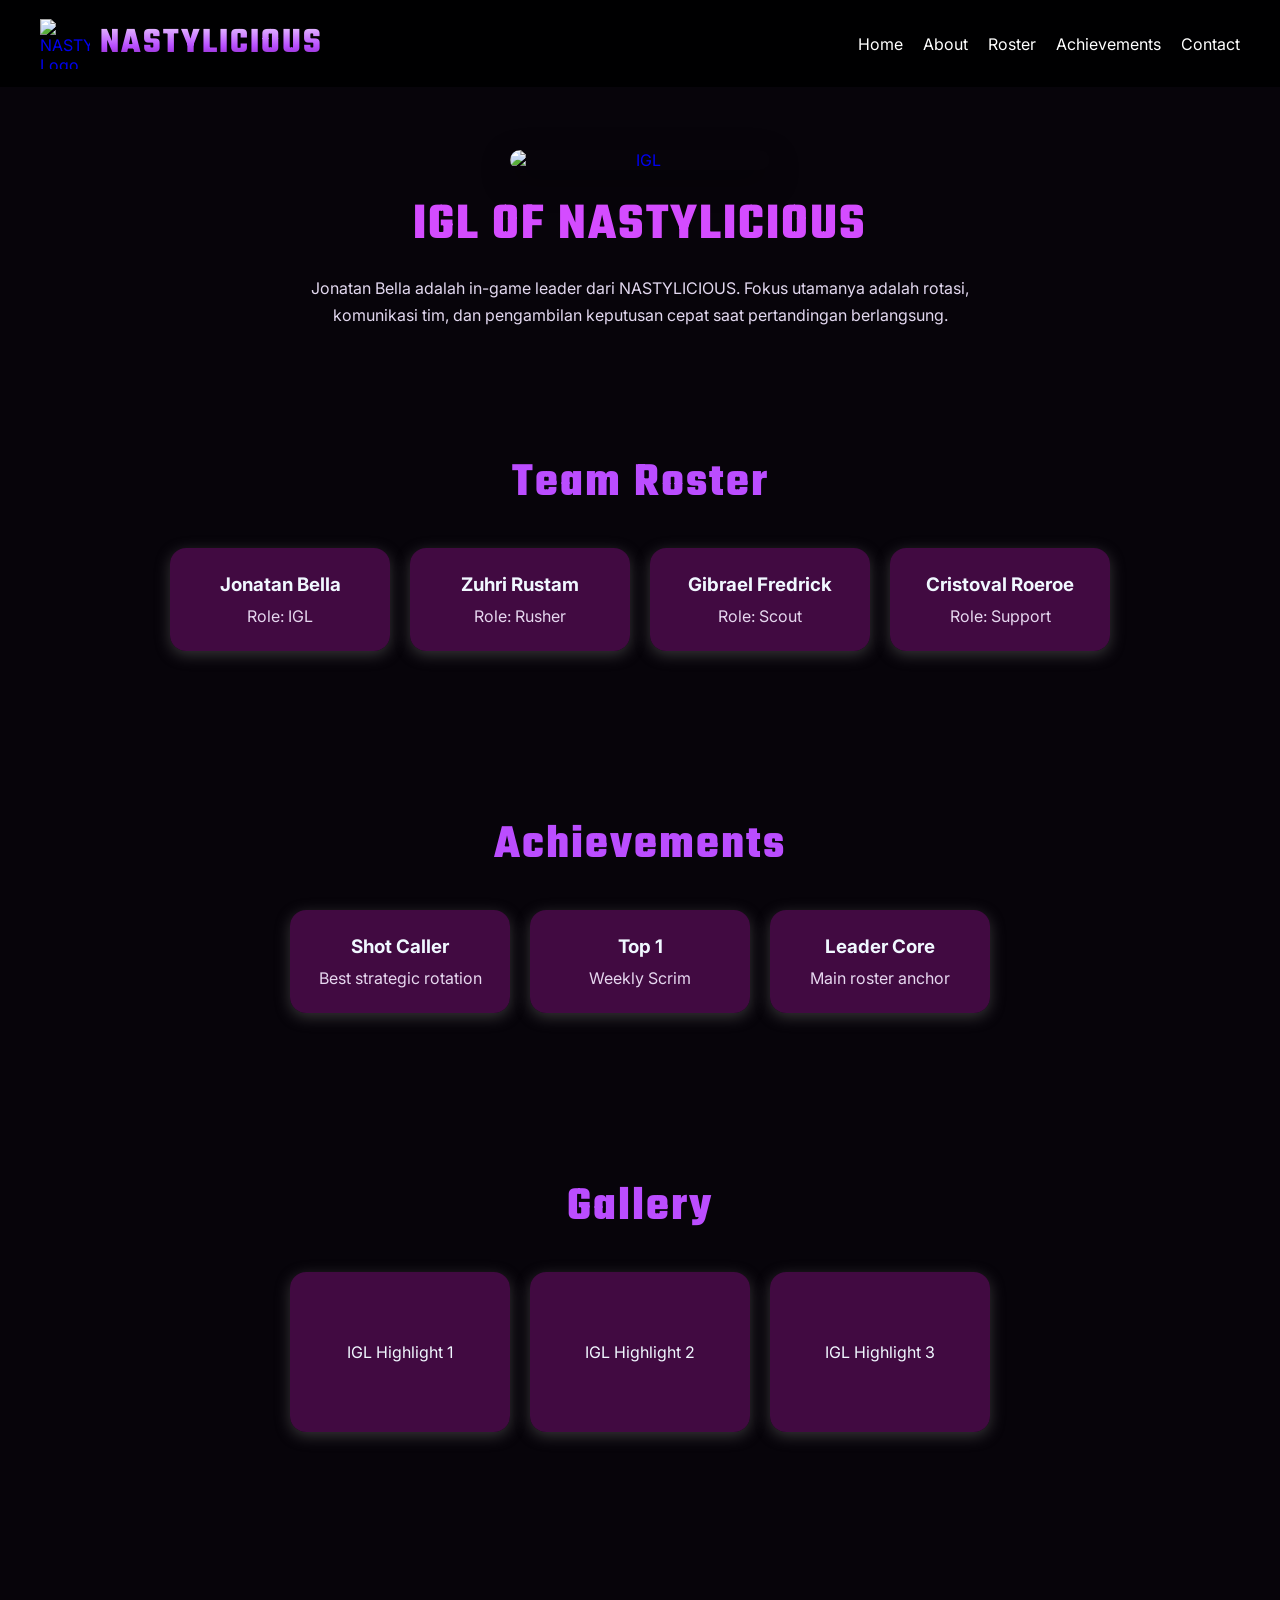
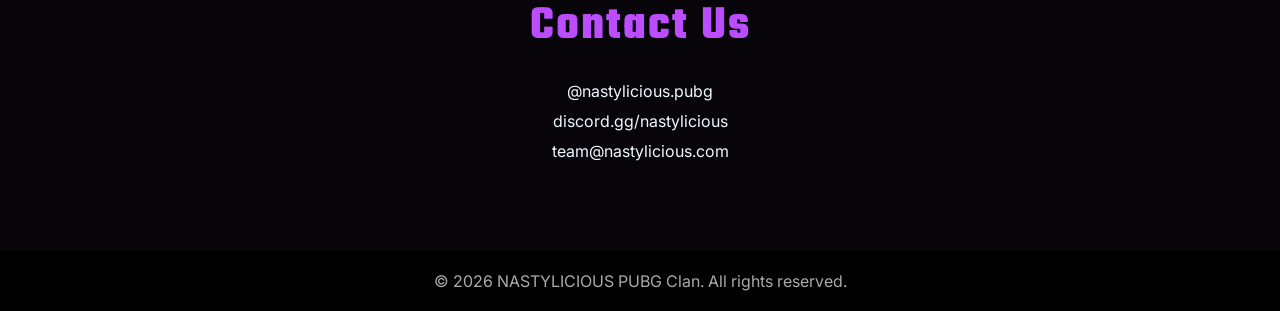
==== IGL.html @ 0423fb5b "Add files via upload" ====
<!DOCTYPE html>
<html lang="en">
<head>
  <meta charset="UTF-8">
  <meta name="viewport" content="width=device-width, initial-scale=1.0">
  <title>NSTY IGL</title>
  <link rel="stylesheet" href="styleigl.css">
  <link rel="icon" href="logo.png">
  <link rel="preconnect" href="https://fonts.googleapis.com">
  <link rel="preconnect" href="https://fonts.gstatic.com" crossorigin>
  <link href="https://fonts.googleapis.com/css2?family=Inter:wght@400;500;700;800&family=Teko:wght@400;500;600;700&display=swap" rel="stylesheet">
</head>
<body>

  <header class="navbar">
    <div class="logo-area">
      <a href="NASTY.html" class="brand-link">
        <img src="logo.png" alt="NASTYLICIOUS Logo" class="logo">
        <h1 class="brand-title">NASTYLICIOUS</h1>
      </a>
    </div>
    <nav>
      <a href="NASTY.html">Home</a>
      <a href="NASTY.html#about">About</a>
      <a href="NASTY.html#roster">Roster</a>
      <a href="NASTY.html#achievements">Achievements</a>
      <a href="NASTY.html#contact">Contact</a>
    </nav>
  </header>

  <div class="player-top">
    <a href="foto roaster/foto.jpg" target="_blank">
      <img src="foto roaster/foto.jpg" alt="IGL" class="roasterigl">
    </a>

    <h3 id="nama">IGL OF NASTYLICIOUS</h3>
    <p class="player-desc">
      Jonatan Bella adalah in-game leader dari NASTYLICIOUS. Fokus utamanya adalah rotasi,
      komunikasi tim, dan pengambilan keputusan cepat saat pertandingan berlangsung.
    </p>
  </div>

  <section class="roster" id="roster">
    <h2>Team Roster</h2>
    <div class="card-container">
      <div class="card">
        <a href="IGL.html"><h3>Jonatan Bella</h3></a>
        <p>Role: IGL</p>
      </div>
      <div class="card">
        <a href="RUSHER.html"><h3>Zuhri Rustam</h3></a>
        <p>Role: Rusher</p>
      </div>
      <div class="card">
        <a href="SCOUT.html"><h3>Gibrael Fredrick</h3></a>
        <p>Role: Scout</p>
      </div>
      <div class="card">
        <a href="SUPPORT.html"><h3>Cristoval Roeroe</h3></a>
        <p>Role: Support</p>
      </div>
    </div>
  </section>

  <section class="achievements">
    <h2>Achievements</h2>
    <div class="card-container">
      <div class="card">
        <h3>Shot Caller</h3>
        <p>Best strategic rotation</p>
      </div>
      <div class="card">
        <h3>Top 1</h3>
        <p>Weekly Scrim</p>
      </div>
      <div class="card">
        <h3>Leader Core</h3>
        <p>Main roster anchor</p>
      </div>
    </div>
  </section>

  <section class="gallery">
    <h2>Gallery</h2>
    <div class="card-container">
      <div class="gallery-box">IGL Highlight 1</div>
      <div class="gallery-box">IGL Highlight 2</div>
      <div class="gallery-box">IGL Highlight 3</div>
    </div>
  </section>

  <section class="contact" id="contact">
    <h2>Contact Us</h2>
    <p><a href="https://instagram.com/nastylicious.pubg" target="_blank">@nastylicious.pubg</a></p>
    <p><a href="https://discord.com" target="_blank">discord.gg/nastylicious</a></p>
    <p><a href="mailto:natanbella18@gmail.com">team@nastylicious.com</a></p>
  </section>

  <footer>
    <p>© 2026 NASTYLICIOUS PUBG Clan. All rights reserved.</p>
  </footer>

</body>
</html>
---- styleigl.css ----
* {
  margin: 0;
  padding: 0;
  box-sizing: border-box;
}

body {
  font-family: "Inter", sans-serif;
  background-image: url("BG.png");
  background-repeat: no-repeat;
  background-attachment: fixed;
  background-position: center;
  background-size: cover;
  background-color: #07040a;
  color: white;
}

a {
  text-decoration: none;
}

.navbar {
  display: flex;
  justify-content: space-between;
  align-items: center;
  padding: 18px 40px;
  background: rgba(0, 0, 0, 0.88);
  position: fixed;
  width: 100%;
  top: 0;
  left: 0;
  z-index: 1000;
}

.logo-area {
  display: flex;
  align-items: center;
}

.brand-link {
  display: flex;
  align-items: center;
  gap: 10px;
}

.logo {
  width: 50px;
  height: 50px;
  object-fit: contain;
}

.brand-title {
  font-family: "Teko", sans-serif;
  font-size: 36px;
  letter-spacing: 2px;
  background: linear-gradient(to bottom, #f8ecff 0%, #b84dff 55%, #5d0b80 100%);
  -webkit-background-clip: text;
  -webkit-text-fill-color: transparent;
}

.navbar nav {
  display: flex;
  gap: 20px;
}

.navbar nav a {
  color: white;
  transition: 0.3s;
}

.navbar nav a:hover {
  color: orange;
}

.player-top {
  padding: 150px 20px 40px;
  text-align: center;
}

.roasterigl {
  display: block;
  width: 260px;
  max-width: 90%;
  height: auto;
  margin: 0 auto 18px;
  border-radius: 18px;
  box-shadow: 0 10px 30px rgba(0, 0, 0, 0.35);
}

#nama {
  text-align: center;
  font-family: "Teko", sans-serif;
  font-size: 52px;
  color: #d44cff;
  letter-spacing: 2px;
}

.player-desc {
  max-width: 700px;
  margin: 12px auto 0;
  color: #e2d8ef;
  line-height: 1.7;
}

section {
  padding: 80px 40px;
  text-align: center;
}

section h2 {
  font-family: "Teko", sans-serif;
  font-size: 48px;
  margin-bottom: 20px;
  color: #bb4dff;
  letter-spacing: 2px;
}

.card-container {
  display: flex;
  gap: 20px;
  justify-content: center;
  flex-wrap: wrap;
  margin-top: 30px;
}

.card,
.gallery-box {
  background: rgba(70, 11, 70, 0.92);
  padding: 25px;
  border-radius: 16px;
  width: 220px;
  box-shadow: 0 4px 15px rgba(114, 110, 110, 0.45);
  color: aliceblue;
  transition: 0.25s ease;
}

.card:hover,
.gallery-box:hover {
  transform: translateY(-6px);
}

.card a {
  color: aliceblue;
  transition: 0.3s;
}

.card a:hover {
  color: orange;
}

.card p {
  margin-top: 10px;
  color: #e6d7ef;
}

.gallery-box {
  display: flex;
  justify-content: center;
  align-items: center;
  min-height: 160px;
}

.contact p {
  margin: 10px 0;
}

.contact a {
  color: aliceblue;
}

.contact a:hover {
  color: orange;
}

footer {
  text-align: center;
  padding: 20px;
  background: #000;
  color: #aaa;
}

@media (max-width: 900px) {
  .navbar {
    padding: 16px 20px;
    flex-direction: column;
    gap: 12px;
  }

  .navbar nav {
    flex-wrap: wrap;
    justify-content: center;
  }

  section {
    padding: 80px 20px;
  }
}

@media (max-width: 600px) {
  .player-top {
    padding-top: 170px;
  }

  #nama {
    font-size: 40px;
  }

  .brand-title {
    font-size: 28px;
  }

  .card,
  .gallery-box {
    width: 100%;
    max-width: 320px;
  }
}
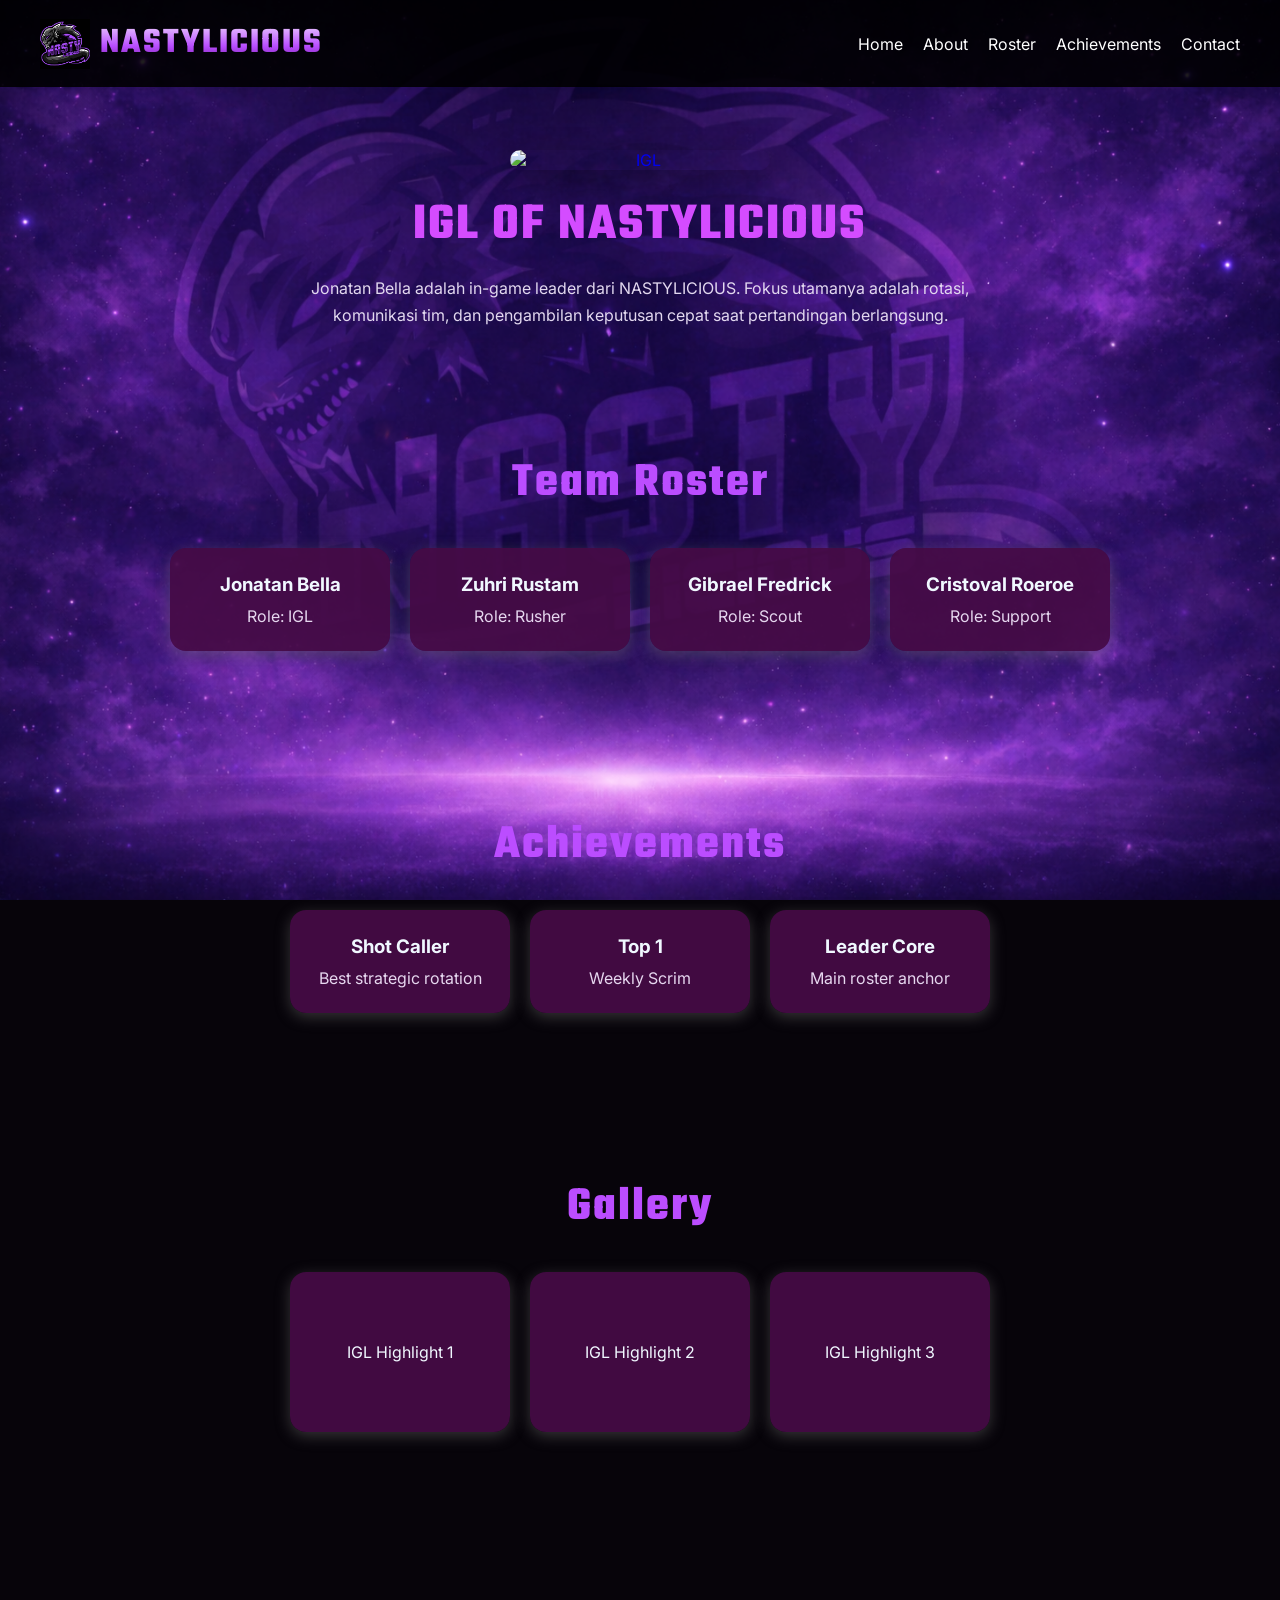
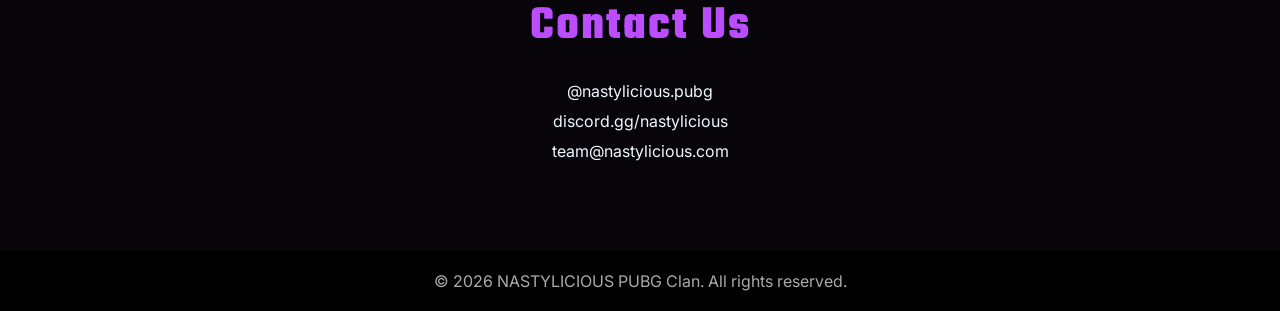
==== commit 605c64e2: "Update IGL.html" ====
--- a/IGL.html
+++ b/IGL.html
@@ -20,7 +20,7 @@
       </a>
     </div>
     <nav>
-      <a href="NASTY.html">Home</a>
+      <a href="index.html">Home</a>
       <a href="NASTY.html#about">About</a>
       <a href="NASTY.html#roster">Roster</a>
       <a href="NASTY.html#achievements">Achievements</a>
@@ -101,4 +101,4 @@
   </footer>
 
 </body>
-</html>+</html>
